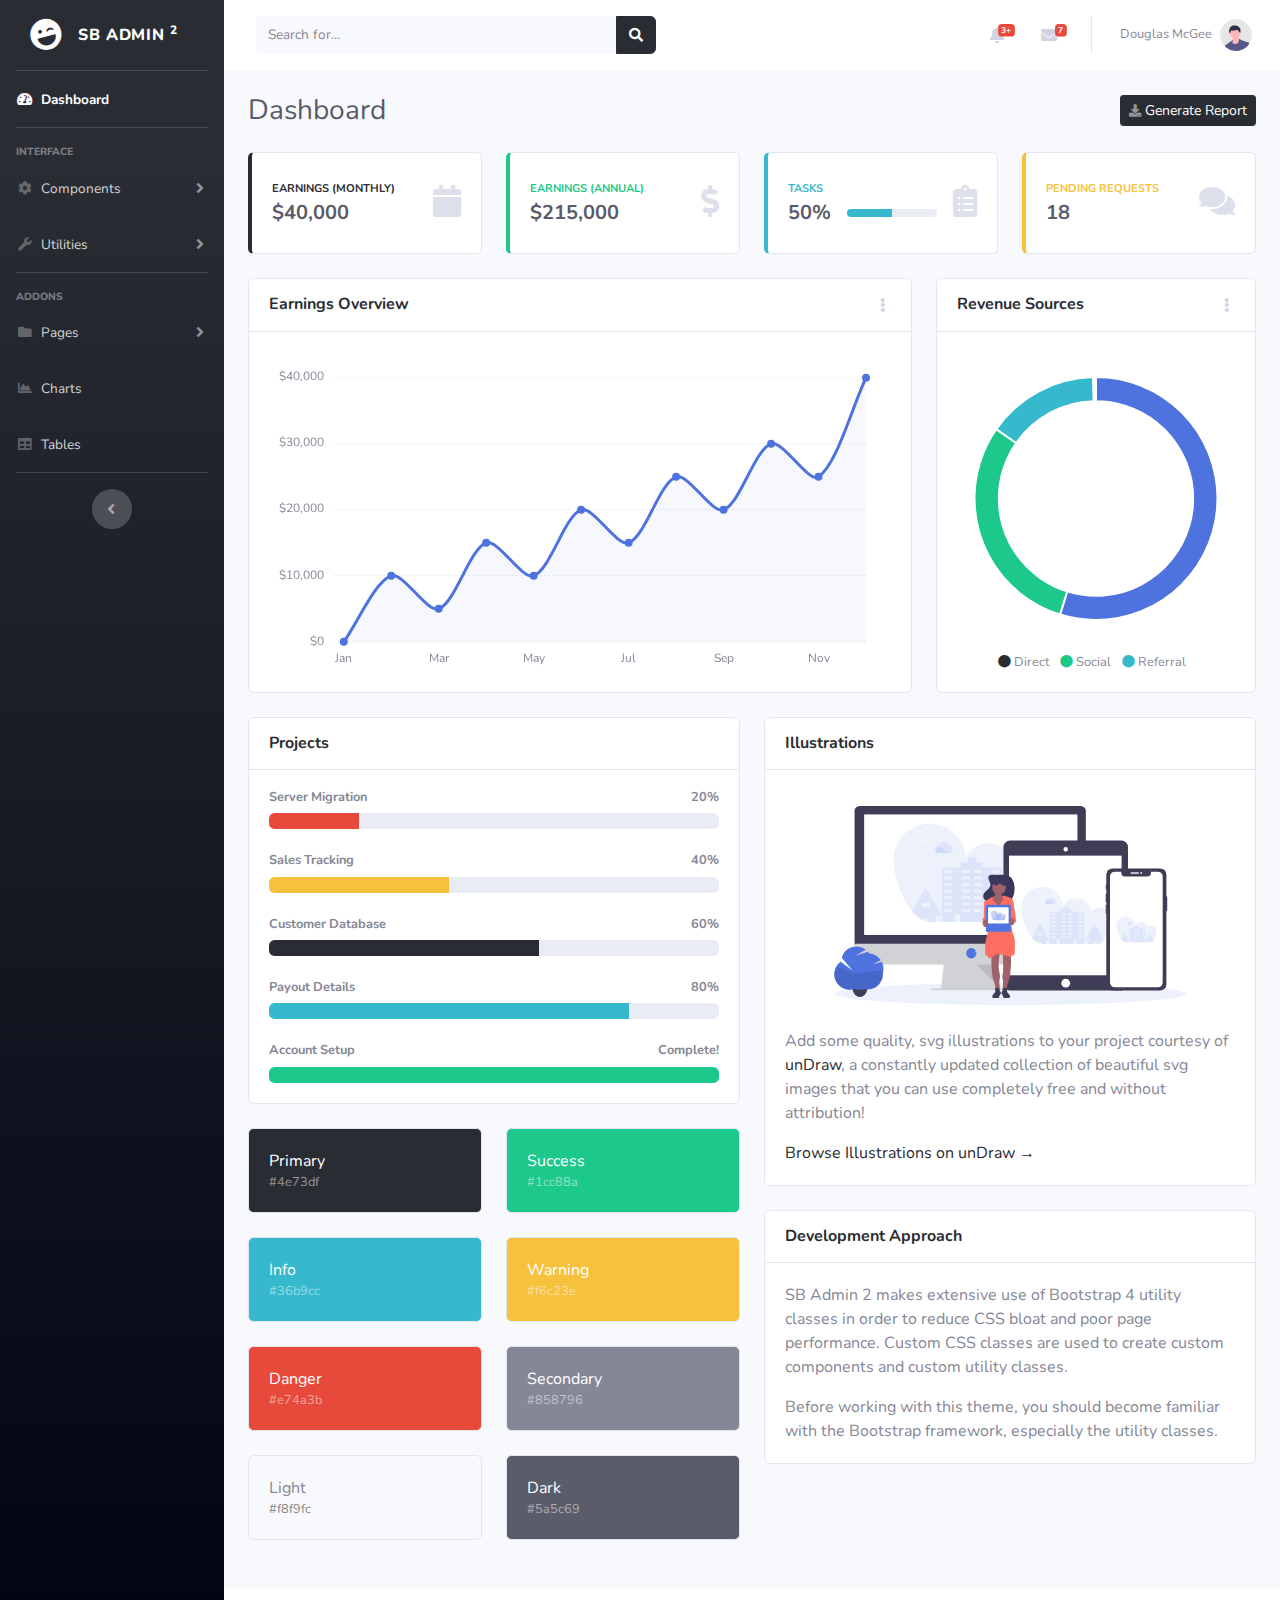
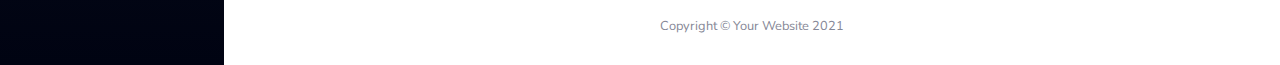
==== index.html @ 29aada68 "add files" ====
<!DOCTYPE html>
<html lang="en">

<head>

    <meta charset="utf-8">
    <meta http-equiv="X-UA-Compatible" content="IE=edge">
    <meta name="viewport" content="width=device-width, initial-scale=1, shrink-to-fit=no">
    <meta name="description" content="">
    <meta name="author" content="">

    <title>SB Admin 2 - Dashboard</title>

    <!-- Custom fonts for this template-->
    <link href="vendor/fontawesome-free/css/all.min.css" rel="stylesheet" type="text/css">
    <link
        href="https://fonts.googleapis.com/css?family=Nunito:200,200i,300,300i,400,400i,600,600i,700,700i,800,800i,900,900i"
        rel="stylesheet">

    <!-- Custom styles for this template-->
    <link href="css/sb-admin-2.css" rel="stylesheet">

</head>

<body id="page-top">

    <!-- Page Wrapper -->
    <div id="wrapper">

        <!-- Sidebar -->
        <ul class="navbar-nav bg-gradient-primary sidebar sidebar-dark accordion" id="accordionSidebar">

            <!-- Sidebar - Brand -->
            <a class="sidebar-brand d-flex align-items-center justify-content-center" href="index.html">
                <div class="sidebar-brand-icon rotate-n-15">
                    <i class="fas fa-laugh-wink"></i>
                </div>
                <div class="sidebar-brand-text mx-3">SB Admin <sup>2</sup></div>
            </a>

            <!-- Divider -->
            <hr class="sidebar-divider my-0">

            <!-- Nav Item - Dashboard -->
            <li class="nav-item active">
                <a class="nav-link" href="index.html">
                    <i class="fas fa-fw fa-tachometer-alt"></i>
                    <span>Dashboard</span></a>
            </li>

            <!-- Divider -->
            <hr class="sidebar-divider">

            <!-- Heading -->
            <div class="sidebar-heading">
                Interface
            </div>

            <!-- Nav Item - Pages Collapse Menu -->
            <li class="nav-item">
                <a class="nav-link collapsed" href="#" data-toggle="collapse" data-target="#collapseTwo"
                    aria-expanded="true" aria-controls="collapseTwo">
                    <i class="fas fa-fw fa-cog"></i>
                    <span>Components</span>
                </a>
                <div id="collapseTwo" class="collapse" aria-labelledby="headingTwo" data-parent="#accordionSidebar">
                    <div class="bg-white py-2 collapse-inner rounded">
                        <h6 class="collapse-header">Custom Components:</h6>
                        <a class="collapse-item" href="buttons.html">Buttons</a>
                        <a class="collapse-item" href="cards.html">Cards</a>
                    </div>
                </div>
            </li>

            <!-- Nav Item - Utilities Collapse Menu -->
            <li class="nav-item">
                <a class="nav-link collapsed" href="#" data-toggle="collapse" data-target="#collapseUtilities"
                    aria-expanded="true" aria-controls="collapseUtilities">
                    <i class="fas fa-fw fa-wrench"></i>
                    <span>Utilities</span>
                </a>
                <div id="collapseUtilities" class="collapse" aria-labelledby="headingUtilities"
                    data-parent="#accordionSidebar">
                    <div class="bg-white py-2 collapse-inner rounded">
                        <h6 class="collapse-header">Custom Utilities:</h6>
                        <a class="collapse-item" href="utilities-color.html">Colors</a>
                        <a class="collapse-item" href="utilities-border.html">Borders</a>
                        <a class="collapse-item" href="utilities-animation.html">Animations</a>
                        <a class="collapse-item" href="utilities-other.html">Other</a>
                    </div>
                </div>
            </li>

            <!-- Divider -->
            <hr class="sidebar-divider">

            <!-- Heading -->
            <div class="sidebar-heading">
                Addons
            </div>

            <!-- Nav Item - Pages Collapse Menu -->
            <li class="nav-item">
                <a class="nav-link collapsed" href="#" data-toggle="collapse" data-target="#collapsePages"
                    aria-expanded="true" aria-controls="collapsePages">
                    <i class="fas fa-fw fa-folder"></i>
                    <span>Pages</span>
                </a>
                <div id="collapsePages" class="collapse" aria-labelledby="headingPages" data-parent="#accordionSidebar">
                    <div class="bg-white py-2 collapse-inner rounded">
                        <h6 class="collapse-header">Login Screens:</h6>
                        <a class="collapse-item" href="login.html">Login</a>
                        <a class="collapse-item" href="register.html">Register</a>
                        <a class="collapse-item" href="forgot-password.html">Forgot Password</a>
                        <div class="collapse-divider"></div>
                        <h6 class="collapse-header">Other Pages:</h6>
                        <a class="collapse-item" href="404.html">404 Page</a>
                        <a class="collapse-item" href="blank.html">Blank Page</a>
                    </div>
                </div>
            </li>

            <!-- Nav Item - Charts -->
            <li class="nav-item">
                <a class="nav-link" href="charts.html">
                    <i class="fas fa-fw fa-chart-area"></i>
                    <span>Charts</span></a>
            </li>

            <!-- Nav Item - Tables -->
            <li class="nav-item">
                <a class="nav-link" href="tables.html">
                    <i class="fas fa-fw fa-table"></i>
                    <span>Tables</span></a>
            </li>

            <!-- Divider -->
            <hr class="sidebar-divider d-none d-md-block">

            <!-- Sidebar Toggler (Sidebar) -->
            <div class="text-center d-none d-md-inline">
                <button class="rounded-circle border-0" id="sidebarToggle"></button>
            </div>

        </ul>
        <!-- End of Sidebar -->

        <!-- Content Wrapper -->
        <div id="content-wrapper" class="d-flex flex-column">

            <!-- Main Content -->
            <div id="content">

                <!-- Topbar -->
                <nav class="navbar navbar-expand navbar-light bg-white topbar mb-4 static-top shadow">

                    <!-- Sidebar Toggle (Topbar) -->
                    <button id="sidebarToggleTop" class="btn btn-link d-md-none rounded-circle mr-3">
                        <i class="fa fa-bars"></i>
                    </button>

                    <!-- Topbar Search -->
                    <form
                        class="d-none d-sm-inline-block form-inline mr-auto ml-md-3 my-2 my-md-0 mw-100 navbar-search">
                        <div class="input-group">
                            <input type="text" class="form-control bg-light border-0 small" placeholder="Search for..."
                                aria-label="Search" aria-describedby="basic-addon2">
                            <div class="input-group-append">
                                <button class="btn btn-primary" type="button">
                                    <i class="fas fa-search fa-sm"></i>
                                </button>
                            </div>
                        </div>
                    </form>

                    <!-- Topbar Navbar -->
                    <ul class="navbar-nav ml-auto">

                        <!-- Nav Item - Search Dropdown (Visible Only XS) -->
                        <li class="nav-item dropdown no-arrow d-sm-none">
                            <a class="nav-link dropdown-toggle" href="#" id="searchDropdown" role="button"
                                data-toggle="dropdown" aria-haspopup="true" aria-expanded="false">
                                <i class="fas fa-search fa-fw"></i>
                            </a>
                            <!-- Dropdown - Messages -->
                            <div class="dropdown-menu dropdown-menu-right p-3 shadow animated--grow-in"
                                aria-labelledby="searchDropdown">
                                <form class="form-inline mr-auto w-100 navbar-search">
                                    <div class="input-group">
                                        <input type="text" class="form-control bg-light border-0 small"
                                            placeholder="Search for..." aria-label="Search"
                                            aria-describedby="basic-addon2">
                                        <div class="input-group-append">
                                            <button class="btn btn-primary" type="button">
                                                <i class="fas fa-search fa-sm"></i>
                                            </button>
                                        </div>
                                    </div>
                                </form>
                            </div>
                        </li>

                        <!-- Nav Item - Alerts -->
                        <li class="nav-item dropdown no-arrow mx-1">
                            <a class="nav-link dropdown-toggle" href="#" id="alertsDropdown" role="button"
                                data-toggle="dropdown" aria-haspopup="true" aria-expanded="false">
                                <i class="fas fa-bell fa-fw"></i>
                                <!-- Counter - Alerts -->
                                <span class="badge badge-danger badge-counter">3+</span>
                            </a>
                            <!-- Dropdown - Alerts -->
                            <div class="dropdown-list dropdown-menu dropdown-menu-right shadow animated--grow-in"
                                aria-labelledby="alertsDropdown">
                                <h6 class="dropdown-header">
                                    Alerts Center
                                </h6>
                                <a class="dropdown-item d-flex align-items-center" href="#">
                                    <div class="mr-3">
                                        <div class="icon-circle bg-primary">
                                            <i class="fas fa-file-alt text-white"></i>
                                        </div>
                                    </div>
                                    <div>
                                        <div class="small text-gray-500">December 12, 2019</div>
                                        <span class="font-weight-bold">A new monthly report is ready to download!</span>
                                    </div>
                                </a>
                                <a class="dropdown-item d-flex align-items-center" href="#">
                                    <div class="mr-3">
                                        <div class="icon-circle bg-success">
                                            <i class="fas fa-donate text-white"></i>
                                        </div>
                                    </div>
                                    <div>
                                        <div class="small text-gray-500">December 7, 2019</div>
                                        $290.29 has been deposited into your account!
                                    </div>
                                </a>
                                <a class="dropdown-item d-flex align-items-center" href="#">
                                    <div class="mr-3">
                                        <div class="icon-circle bg-warning">
                                            <i class="fas fa-exclamation-triangle text-white"></i>
                                        </div>
                                    </div>
                                    <div>
                                        <div class="small text-gray-500">December 2, 2019</div>
                                        Spending Alert: We've noticed unusually high spending for your account.
                                    </div>
                                </a>
                                <a class="dropdown-item text-center small text-gray-500" href="#">Show All Alerts</a>
                            </div>
                        </li>

                        <!-- Nav Item - Messages -->
                        <li class="nav-item dropdown no-arrow mx-1">
                            <a class="nav-link dropdown-toggle" href="#" id="messagesDropdown" role="button"
                                data-toggle="dropdown" aria-haspopup="true" aria-expanded="false">
                                <i class="fas fa-envelope fa-fw"></i>
                                <!-- Counter - Messages -->
                                <span class="badge badge-danger badge-counter">7</span>
                            </a>
                            <!-- Dropdown - Messages -->
                            <div class="dropdown-list dropdown-menu dropdown-menu-right shadow animated--grow-in"
                                aria-labelledby="messagesDropdown">
                                <h6 class="dropdown-header">
                                    Message Center
                                </h6>
                                <a class="dropdown-item d-flex align-items-center" href="#">
                                    <div class="dropdown-list-image mr-3">
                                        <img class="rounded-circle" src="img/undraw_profile_1.svg"
                                            alt="...">
                                        <div class="status-indicator bg-success"></div>
                                    </div>
                                    <div class="font-weight-bold">
                                        <div class="text-truncate">Hi there! I am wondering if you can help me with a
                                            problem I've been having.</div>
                                        <div class="small text-gray-500">Emily Fowler · 58m</div>
                                    </div>
                                </a>
                                <a class="dropdown-item d-flex align-items-center" href="#">
                                    <div class="dropdown-list-image mr-3">
                                        <img class="rounded-circle" src="img/undraw_profile_2.svg"
                                            alt="...">
                                        <div class="status-indicator"></div>
                                    </div>
                                    <div>
                                        <div class="text-truncate">I have the photos that you ordered last month, how
                                            would you like them sent to you?</div>
                                        <div class="small text-gray-500">Jae Chun · 1d</div>
                                    </div>
                                </a>
                                <a class="dropdown-item d-flex align-items-center" href="#">
                                    <div class="dropdown-list-image mr-3">
                                        <img class="rounded-circle" src="img/undraw_profile_3.svg"
                                            alt="...">
                                        <div class="status-indicator bg-warning"></div>
                                    </div>
                                    <div>
                                        <div class="text-truncate">Last month's report looks great, I am very happy with
                                            the progress so far, keep up the good work!</div>
                                        <div class="small text-gray-500">Morgan Alvarez · 2d</div>
                                    </div>
                                </a>
                                <a class="dropdown-item d-flex align-items-center" href="#">
                                    <div class="dropdown-list-image mr-3">
                                        <img class="rounded-circle" src="https://source.unsplash.com/Mv9hjnEUHR4/60x60"
                                            alt="...">
                                        <div class="status-indicator bg-success"></div>
                                    </div>
                                    <div>
                                        <div class="text-truncate">Am I a good boy? The reason I ask is because someone
                                            told me that people say this to all dogs, even if they aren't good...</div>
                                        <div class="small text-gray-500">Chicken the Dog · 2w</div>
                                    </div>
                                </a>
                                <a class="dropdown-item text-center small text-gray-500" href="#">Read More Messages</a>
                            </div>
                        </li>

                        <div class="topbar-divider d-none d-sm-block"></div>

                        <!-- Nav Item - User Information -->
                        <li class="nav-item dropdown no-arrow">
                            <a class="nav-link dropdown-toggle" href="#" id="userDropdown" role="button"
                                data-toggle="dropdown" aria-haspopup="true" aria-expanded="false">
                                <span class="mr-2 d-none d-lg-inline text-gray-600 small">Douglas McGee</span>
                                <img class="img-profile rounded-circle"
                                    src="img/undraw_profile.svg">
                            </a>
                            <!-- Dropdown - User Information -->
                            <div class="dropdown-menu dropdown-menu-right shadow animated--grow-in"
                                aria-labelledby="userDropdown">
                                <a class="dropdown-item" href="#">
                                    <i class="fas fa-user fa-sm fa-fw mr-2 text-gray-400"></i>
                                    Profile
                                </a>
                                <a class="dropdown-item" href="#">
                                    <i class="fas fa-cogs fa-sm fa-fw mr-2 text-gray-400"></i>
                                    Settings
                                </a>
                                <a class="dropdown-item" href="#">
                                    <i class="fas fa-list fa-sm fa-fw mr-2 text-gray-400"></i>
                                    Activity Log
                                </a>
                                <div class="dropdown-divider"></div>
                                <a class="dropdown-item" href="#" data-toggle="modal" data-target="#logoutModal">
                                    <i class="fas fa-sign-out-alt fa-sm fa-fw mr-2 text-gray-400"></i>
                                    Logout
                                </a>
                            </div>
                        </li>

                    </ul>

                </nav>
                <!-- End of Topbar -->

                <!-- Begin Page Content -->
                <div class="container-fluid">

                    <!-- Page Heading -->
                    <div class="d-sm-flex align-items-center justify-content-between mb-4">
                        <h1 class="h3 mb-0 text-gray-800">Dashboard</h1>
                        <a href="#" class="d-none d-sm-inline-block btn btn-sm btn-primary shadow-sm"><i
                                class="fas fa-download fa-sm text-white-50"></i> Generate Report</a>
                    </div>

                    <!-- Content Row -->
                    <div class="row">

                        <!-- Earnings (Monthly) Card Example -->
                        <div class="col-xl-3 col-md-6 mb-4">
                            <div class="card border-left-primary shadow h-100 py-2">
                                <div class="card-body">
                                    <div class="row no-gutters align-items-center">
                                        <div class="col mr-2">
                                            <div class="text-xs font-weight-bold text-primary text-uppercase mb-1">
                                                Earnings (Monthly)</div>
                                            <div class="h5 mb-0 font-weight-bold text-gray-800">$40,000</div>
                                        </div>
                                        <div class="col-auto">
                                            <i class="fas fa-calendar fa-2x text-gray-300"></i>
                                        </div>
                                    </div>
                                </div>
                            </div>
                        </div>

                        <!-- Earnings (Monthly) Card Example -->
                        <div class="col-xl-3 col-md-6 mb-4">
                            <div class="card border-left-success shadow h-100 py-2">
                                <div class="card-body">
                                    <div class="row no-gutters align-items-center">
                                        <div class="col mr-2">
                                            <div class="text-xs font-weight-bold text-success text-uppercase mb-1">
                                                Earnings (Annual)</div>
                                            <div class="h5 mb-0 font-weight-bold text-gray-800">$215,000</div>
                                        </div>
                                        <div class="col-auto">
                                            <i class="fas fa-dollar-sign fa-2x text-gray-300"></i>
                                        </div>
                                    </div>
                                </div>
                            </div>
                        </div>

                        <!-- Earnings (Monthly) Card Example -->
                        <div class="col-xl-3 col-md-6 mb-4">
                            <div class="card border-left-info shadow h-100 py-2">
                                <div class="card-body">
                                    <div class="row no-gutters align-items-center">
                                        <div class="col mr-2">
                                            <div class="text-xs font-weight-bold text-info text-uppercase mb-1">Tasks
                                            </div>
                                            <div class="row no-gutters align-items-center">
                                                <div class="col-auto">
                                                    <div class="h5 mb-0 mr-3 font-weight-bold text-gray-800">50%</div>
                                                </div>
                                                <div class="col">
                                                    <div class="progress progress-sm mr-2">
                                                        <div class="progress-bar bg-info" role="progressbar"
                                                            style="width: 50%" aria-valuenow="50" aria-valuemin="0"
                                                            aria-valuemax="100"></div>
                                                    </div>
                                                </div>
                                            </div>
                                        </div>
                                        <div class="col-auto">
                                            <i class="fas fa-clipboard-list fa-2x text-gray-300"></i>
                                        </div>
                                    </div>
                                </div>
                            </div>
                        </div>

                        <!-- Pending Requests Card Example -->
                        <div class="col-xl-3 col-md-6 mb-4">
                            <div class="card border-left-warning shadow h-100 py-2">
                                <div class="card-body">
                                    <div class="row no-gutters align-items-center">
                                        <div class="col mr-2">
                                            <div class="text-xs font-weight-bold text-warning text-uppercase mb-1">
                                                Pending Requests</div>
                                            <div class="h5 mb-0 font-weight-bold text-gray-800">18</div>
                                        </div>
                                        <div class="col-auto">
                                            <i class="fas fa-comments fa-2x text-gray-300"></i>
                                        </div>
                                    </div>
                                </div>
                            </div>
                        </div>
                    </div>

                    <!-- Content Row -->

                    <div class="row">

                        <!-- Area Chart -->
                        <div class="col-xl-8 col-lg-7">
                            <div class="card shadow mb-4">
                                <!-- Card Header - Dropdown -->
                                <div
                                    class="card-header py-3 d-flex flex-row align-items-center justify-content-between">
                                    <h6 class="m-0 font-weight-bold text-primary">Earnings Overview</h6>
                                    <div class="dropdown no-arrow">
                                        <a class="dropdown-toggle" href="#" role="button" id="dropdownMenuLink"
                                            data-toggle="dropdown" aria-haspopup="true" aria-expanded="false">
                                            <i class="fas fa-ellipsis-v fa-sm fa-fw text-gray-400"></i>
                                        </a>
                                        <div class="dropdown-menu dropdown-menu-right shadow animated--fade-in"
                                            aria-labelledby="dropdownMenuLink">
                                            <div class="dropdown-header">Dropdown Header:</div>
                                            <a class="dropdown-item" href="#">Action</a>
                                            <a class="dropdown-item" href="#">Another action</a>
                                            <div class="dropdown-divider"></div>
                                            <a class="dropdown-item" href="#">Something else here</a>
                                        </div>
                                    </div>
                                </div>
                                <!-- Card Body -->
                                <div class="card-body">
                                    <div class="chart-area">
                                        <canvas id="myAreaChart"></canvas>
                                    </div>
                                </div>
                            </div>
                        </div>

                        <!-- Pie Chart -->
                        <div class="col-xl-4 col-lg-5">
                            <div class="card shadow mb-4">
                                <!-- Card Header - Dropdown -->
                                <div
                                    class="card-header py-3 d-flex flex-row align-items-center justify-content-between">
                                    <h6 class="m-0 font-weight-bold text-primary">Revenue Sources</h6>
                                    <div class="dropdown no-arrow">
                                        <a class="dropdown-toggle" href="#" role="button" id="dropdownMenuLink"
                                            data-toggle="dropdown" aria-haspopup="true" aria-expanded="false">
                                            <i class="fas fa-ellipsis-v fa-sm fa-fw text-gray-400"></i>
                                        </a>
                                        <div class="dropdown-menu dropdown-menu-right shadow animated--fade-in"
                                            aria-labelledby="dropdownMenuLink">
                                            <div class="dropdown-header">Dropdown Header:</div>
                                            <a class="dropdown-item" href="#">Action</a>
                                            <a class="dropdown-item" href="#">Another action</a>
                                            <div class="dropdown-divider"></div>
                                            <a class="dropdown-item" href="#">Something else here</a>
                                        </div>
                                    </div>
                                </div>
                                <!-- Card Body -->
                                <div class="card-body">
                                    <div class="chart-pie pt-4 pb-2">
                                        <canvas id="myPieChart"></canvas>
                                    </div>
                                    <div class="mt-4 text-center small">
                                        <span class="mr-2">
                                            <i class="fas fa-circle text-primary"></i> Direct
                                        </span>
                                        <span class="mr-2">
                                            <i class="fas fa-circle text-success"></i> Social
                                        </span>
                                        <span class="mr-2">
                                            <i class="fas fa-circle text-info"></i> Referral
                                        </span>
                                    </div>
                                </div>
                            </div>
                        </div>
                    </div>

                    <!-- Content Row -->
                    <div class="row">

                        <!-- Content Column -->
                        <div class="col-lg-6 mb-4">

                            <!-- Project Card Example -->
                            <div class="card shadow mb-4">
                                <div class="card-header py-3">
                                    <h6 class="m-0 font-weight-bold text-primary">Projects</h6>
                                </div>
                                <div class="card-body">
                                    <h4 class="small font-weight-bold">Server Migration <span
                                            class="float-right">20%</span></h4>
                                    <div class="progress mb-4">
                                        <div class="progress-bar bg-danger" role="progressbar" style="width: 20%"
                                            aria-valuenow="20" aria-valuemin="0" aria-valuemax="100"></div>
                                    </div>
                                    <h4 class="small font-weight-bold">Sales Tracking <span
                                            class="float-right">40%</span></h4>
                                    <div class="progress mb-4">
                                        <div class="progress-bar bg-warning" role="progressbar" style="width: 40%"
                                            aria-valuenow="40" aria-valuemin="0" aria-valuemax="100"></div>
                                    </div>
                                    <h4 class="small font-weight-bold">Customer Database <span
                                            class="float-right">60%</span></h4>
                                    <div class="progress mb-4">
                                        <div class="progress-bar" role="progressbar" style="width: 60%"
                                            aria-valuenow="60" aria-valuemin="0" aria-valuemax="100"></div>
                                    </div>
                                    <h4 class="small font-weight-bold">Payout Details <span
                                            class="float-right">80%</span></h4>
                                    <div class="progress mb-4">
                                        <div class="progress-bar bg-info" role="progressbar" style="width: 80%"
                                            aria-valuenow="80" aria-valuemin="0" aria-valuemax="100"></div>
                                    </div>
                                    <h4 class="small font-weight-bold">Account Setup <span
                                            class="float-right">Complete!</span></h4>
                                    <div class="progress">
                                        <div class="progress-bar bg-success" role="progressbar" style="width: 100%"
                                            aria-valuenow="100" aria-valuemin="0" aria-valuemax="100"></div>
                                    </div>
                                </div>
                            </div>

                            <!-- Color System -->
                            <div class="row">
                                <div class="col-lg-6 mb-4">
                                    <div class="card bg-primary text-white shadow">
                                        <div class="card-body">
                                            Primary
                                            <div class="text-white-50 small">#4e73df</div>
                                        </div>
                                    </div>
                                </div>
                                <div class="col-lg-6 mb-4">
                                    <div class="card bg-success text-white shadow">
                                        <div class="card-body">
                                            Success
                                            <div class="text-white-50 small">#1cc88a</div>
                                        </div>
                                    </div>
                                </div>
                                <div class="col-lg-6 mb-4">
                                    <div class="card bg-info text-white shadow">
                                        <div class="card-body">
                                            Info
                                            <div class="text-white-50 small">#36b9cc</div>
                                        </div>
                                    </div>
                                </div>
                                <div class="col-lg-6 mb-4">
                                    <div class="card bg-warning text-white shadow">
                                        <div class="card-body">
                                            Warning
                                            <div class="text-white-50 small">#f6c23e</div>
                                        </div>
                                    </div>
                                </div>
                                <div class="col-lg-6 mb-4">
                                    <div class="card bg-danger text-white shadow">
                                        <div class="card-body">
                                            Danger
                                            <div class="text-white-50 small">#e74a3b</div>
                                        </div>
                                    </div>
                                </div>
                                <div class="col-lg-6 mb-4">
                                    <div class="card bg-secondary text-white shadow">
                                        <div class="card-body">
                                            Secondary
                                            <div class="text-white-50 small">#858796</div>
                                        </div>
                                    </div>
                                </div>
                                <div class="col-lg-6 mb-4">
                                    <div class="card bg-light text-black shadow">
                                        <div class="card-body">
                                            Light
                                            <div class="text-black-50 small">#f8f9fc</div>
                                        </div>
                                    </div>
                                </div>
                                <div class="col-lg-6 mb-4">
                                    <div class="card bg-dark text-white shadow">
                                        <div class="card-body">
                                            Dark
                                            <div class="text-white-50 small">#5a5c69</div>
                                        </div>
                                    </div>
                                </div>
                            </div>

                        </div>

                        <div class="col-lg-6 mb-4">

                            <!-- Illustrations -->
                            <div class="card shadow mb-4">
                                <div class="card-header py-3">
                                    <h6 class="m-0 font-weight-bold text-primary">Illustrations</h6>
                                </div>
                                <div class="card-body">
                                    <div class="text-center">
                                        <img class="img-fluid px-3 px-sm-4 mt-3 mb-4" style="width: 25rem;"
                                            src="img/undraw_posting_photo.svg" alt="...">
                                    </div>
                                    <p>Add some quality, svg illustrations to your project courtesy of <a
                                            target="_blank" rel="nofollow" href="https://undraw.co/">unDraw</a>, a
                                        constantly updated collection of beautiful svg images that you can use
                                        completely free and without attribution!</p>
                                    <a target="_blank" rel="nofollow" href="https://undraw.co/">Browse Illustrations on
                                        unDraw &rarr;</a>
                                </div>
                            </div>

                            <!-- Approach -->
                            <div class="card shadow mb-4">
                                <div class="card-header py-3">
                                    <h6 class="m-0 font-weight-bold text-primary">Development Approach</h6>
                                </div>
                                <div class="card-body">
                                    <p>SB Admin 2 makes extensive use of Bootstrap 4 utility classes in order to reduce
                                        CSS bloat and poor page performance. Custom CSS classes are used to create
                                        custom components and custom utility classes.</p>
                                    <p class="mb-0">Before working with this theme, you should become familiar with the
                                        Bootstrap framework, especially the utility classes.</p>
                                </div>
                            </div>

                        </div>
                    </div>

                </div>
                <!-- /.container-fluid -->

            </div>
            <!-- End of Main Content -->

            <!-- Footer -->
            <footer class="sticky-footer bg-white">
                <div class="container my-auto">
                    <div class="copyright text-center my-auto">
                        <span>Copyright &copy; Your Website 2021</span>
                    </div>
                </div>
            </footer>
            <!-- End of Footer -->

        </div>
        <!-- End of Content Wrapper -->

    </div>
    <!-- End of Page Wrapper -->

    <!-- Scroll to Top Button-->
    <a class="scroll-to-top rounded" href="#page-top">
        <i class="fas fa-angle-up"></i>
    </a>

    <!-- Logout Modal-->
    <div class="modal fade" id="logoutModal" tabindex="-1" role="dialog" aria-labelledby="exampleModalLabel"
        aria-hidden="true">
        <div class="modal-dialog" role="document">
            <div class="modal-content">
                <div class="modal-header">
                    <h5 class="modal-title" id="exampleModalLabel">Ready to Leave?</h5>
                    <button class="close" type="button" data-dismiss="modal" aria-label="Close">
                        <span aria-hidden="true">×</span>
                    </button>
                </div>
                <div class="modal-body">Select "Logout" below if you are ready to end your current session.</div>
                <div class="modal-footer">
                    <button class="btn btn-secondary" type="button" data-dismiss="modal">Cancel</button>
                    <a class="btn btn-primary" href="login.html">Logout</a>
                </div>
            </div>
        </div>
    </div>

    <!-- Bootstrap core JavaScript-->
    <script src="vendor/jquery/jquery.min.js"></script>
    <script src="vendor/bootstrap/js/bootstrap.bundle.min.js"></script>

    <!-- Core plugin JavaScript-->
    <script src="vendor/jquery-easing/jquery.easing.min.js"></script>

    <!-- Custom scripts for all pages-->
    <script src="js/sb-admin-2.min.js"></script>

    <!-- Page level plugins -->
    <script src="vendor/chart.js/Chart.min.js"></script>

    <!-- Page level custom scripts -->
    <script src="js/demo/chart-area-demo.js"></script>
    <script src="js/demo/chart-pie-demo.js"></script>

</body>

</html>
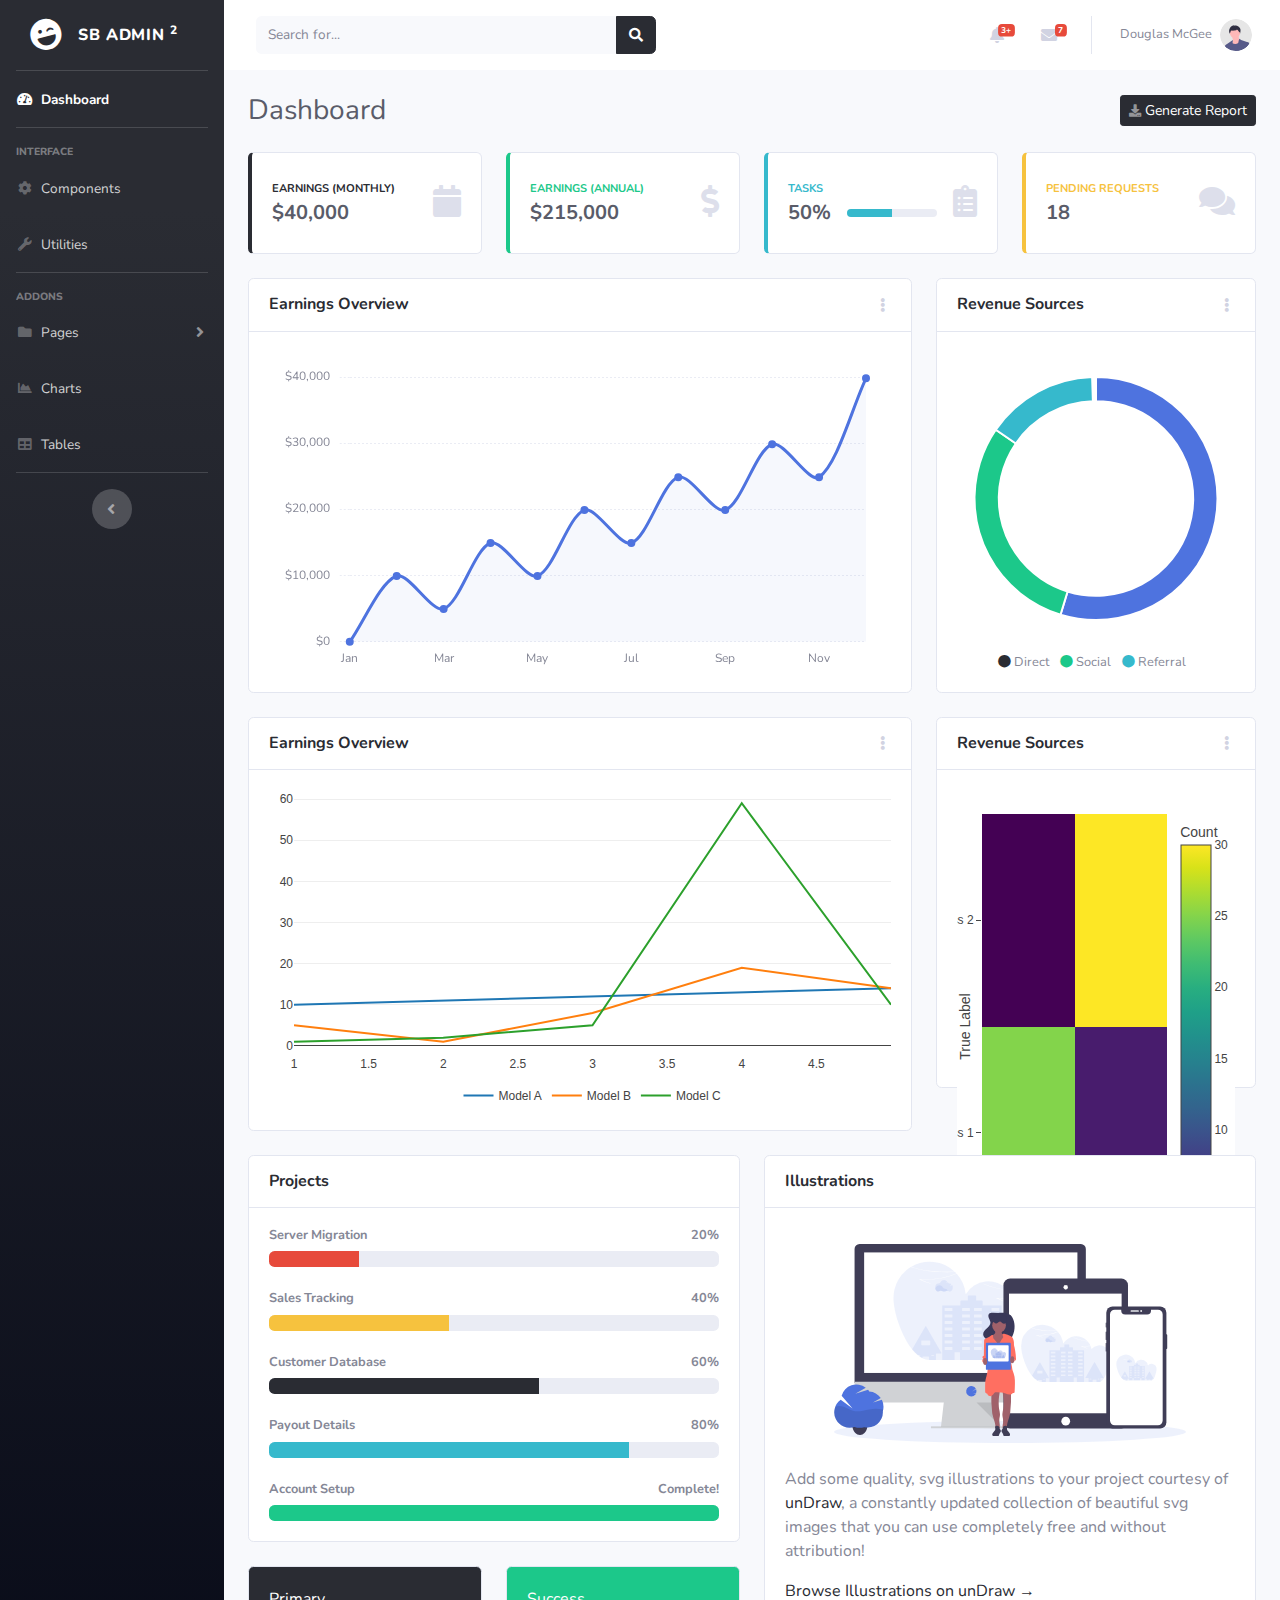
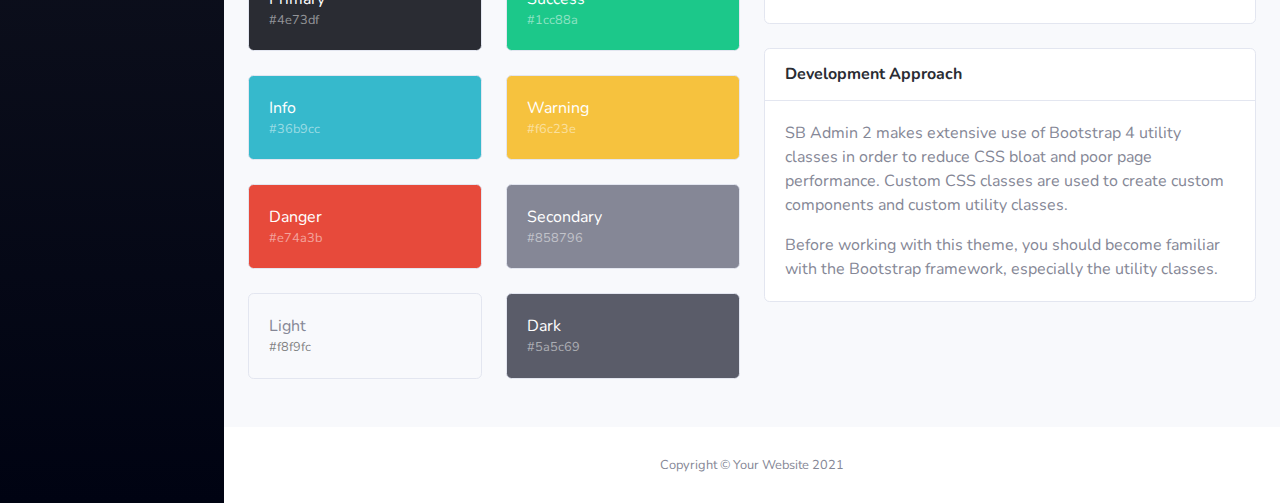
==== commit 930bf801: "add plotly" ====
--- a/index.html
+++ b/index.html
@@ -19,6 +19,20 @@
 
     <!-- Custom styles for this template-->
     <link href="css/sb-admin-2.css" rel="stylesheet">
+    <script src="https://cdn.plot.ly/plotly-latest.min.js"></script>
+
+    <style>
+        /* Container style to make chart responsive */
+        #myAreaChart2 {
+            /* border: 2px solid black; Add border around the chart */
+            /* padding: 10px; */
+            /* width: 100%; */
+            height: 100%;
+            /* max-width: 800px; Maximum width */
+            /* height: auto; */
+            /* margin: auto; Center the chart */
+        }
+    </style>
 
 </head>
 
@@ -58,37 +72,18 @@
 
             <!-- Nav Item - Pages Collapse Menu -->
             <li class="nav-item">
-                <a class="nav-link collapsed" href="#" data-toggle="collapse" data-target="#collapseTwo"
-                    aria-expanded="true" aria-controls="collapseTwo">
+                <a class="nav-link collapsed" href="#">
                     <i class="fas fa-fw fa-cog"></i>
                     <span>Components</span>
                 </a>
-                <div id="collapseTwo" class="collapse" aria-labelledby="headingTwo" data-parent="#accordionSidebar">
-                    <div class="bg-white py-2 collapse-inner rounded">
-                        <h6 class="collapse-header">Custom Components:</h6>
-                        <a class="collapse-item" href="buttons.html">Buttons</a>
-                        <a class="collapse-item" href="cards.html">Cards</a>
-                    </div>
-                </div>
             </li>
 
             <!-- Nav Item - Utilities Collapse Menu -->
             <li class="nav-item">
-                <a class="nav-link collapsed" href="#" data-toggle="collapse" data-target="#collapseUtilities"
-                    aria-expanded="true" aria-controls="collapseUtilities">
+                <a class="nav-link collapsed" href="#">
                     <i class="fas fa-fw fa-wrench"></i>
                     <span>Utilities</span>
                 </a>
-                <div id="collapseUtilities" class="collapse" aria-labelledby="headingUtilities"
-                    data-parent="#accordionSidebar">
-                    <div class="bg-white py-2 collapse-inner rounded">
-                        <h6 class="collapse-header">Custom Utilities:</h6>
-                        <a class="collapse-item" href="utilities-color.html">Colors</a>
-                        <a class="collapse-item" href="utilities-border.html">Borders</a>
-                        <a class="collapse-item" href="utilities-animation.html">Animations</a>
-                        <a class="collapse-item" href="utilities-other.html">Other</a>
-                    </div>
-                </div>
             </li>
 
             <!-- Divider -->
@@ -530,6 +525,186 @@
                         </div>
                     </div>
 
+                    <div class="row">
+
+                        <!-- Area Chart -->
+                        <div class="col-xl-8 col-lg-7">
+                            <div class="card shadow mb-4">
+                                <!-- Card Header - Dropdown -->
+                                <div
+                                    class="card-header py-3 d-flex flex-row align-items-center justify-content-between">
+                                    <h6 class="m-0 font-weight-bold text-primary">Earnings Overview</h6>
+                                    <div class="dropdown no-arrow">
+                                        <a class="dropdown-toggle" href="#" role="button" id="dropdownMenuLink"
+                                            data-toggle="dropdown" aria-haspopup="true" aria-expanded="false">
+                                            <i class="fas fa-ellipsis-v fa-sm fa-fw text-gray-400"></i>
+                                        </a>
+                                        <div class="dropdown-menu dropdown-menu-right shadow animated--fade-in"
+                                            aria-labelledby="dropdownMenuLink">
+                                            <div class="dropdown-header">Dropdown Header:</div>
+                                            <a class="dropdown-item" href="#">Action</a>
+                                            <a class="dropdown-item" href="#">Another action</a>
+                                            <div class="dropdown-divider"></div>
+                                            <a class="dropdown-item" href="#">Something else here</a>
+                                        </div>
+                                    </div>
+                                </div>
+                                <!-- Card Body -->
+                                <div class="card-body">
+                                    <div class="chart-area">
+                                        <div id="myAreaChart2"></div>
+                                        <script>
+                                            // Data for the line chart
+                                            var trace = {
+                                                x: [1, 2, 3, 4, 5],
+                                                y: [10, 11, 12, 13, 14],
+                                                mode: 'lines',
+                                                type: 'scatter',
+                                                name: 'Model A'
+                                            };
+
+                                            var trace2 = {
+                                                x: [1, 2, 3, 4, 5],
+                                                y: [5, 1, 8, 19, 14],
+                                                mode: 'lines',
+                                                type: 'scatter',
+                                                name: 'Model B'
+                                            };
+
+                                            var trace3 = {
+                                                x: [1, 2, 3, 4, 5],
+                                                y: [1, 2, 5, 59, 10],
+                                                mode: 'lines',
+                                                type: 'scatter',
+                                                name: 'Model C'
+                                            };
+                                    
+                                            var data = [trace, trace2, trace3];
+                                    
+                                            var layout = {
+                                                // xaxis: {
+                                                //     title: 'X Axis'
+                                                // },
+                                                // yaxis: {
+                                                //     title: 'Y Axis'
+                                                // },
+                                                xaxis: {
+                                                    showline: false,
+                                                    gridcolor: 'rgba(0,0,0,0)',
+                                                },
+                                                yaxis: {
+                                                    gridwidth: 0
+                                                },
+                                                margin: {
+                                                    l: 25,  // Left margin
+                                                    r: 0,  // Right margin
+                                                    t: 0,  // Top margin
+                                                    b: 25,   // Bottom margin
+                                                },
+                                                legend: {
+                                                    orientation: 'h', 
+                                                    x: 0.5, 
+                                                    xanchor: 'center', 
+                                                }
+                                            };
+
+                                            var config = {
+                                                displayModeBar: false // Hide the mode bar
+                                            };
+                                    
+                                            Plotly.newPlot('myAreaChart2', data, layout, config);
+
+                                            // Make chart responsive
+                                            window.addEventListener('resize', function() {
+                                                Plotly.Plots.resize(document.getElementById('myAreaChart2'));
+                                            });
+                                        </script>
+                                    </div>
+                                </div>
+                            </div>
+                        </div>
+
+                        <!-- Pie Chart -->
+                        <div class="col-xl-4 col-lg-5">
+                            <div class="card shadow mb-4">
+                                <!-- Card Header - Dropdown -->
+                                <div
+                                    class="card-header py-3 d-flex flex-row align-items-center justify-content-between">
+                                    <h6 class="m-0 font-weight-bold text-primary">Revenue Sources</h6>
+                                    <div class="dropdown no-arrow">
+                                        <a class="dropdown-toggle" href="#" role="button" id="dropdownMenuLink"
+                                            data-toggle="dropdown" aria-haspopup="true" aria-expanded="false">
+                                            <i class="fas fa-ellipsis-v fa-sm fa-fw text-gray-400"></i>
+                                        </a>
+                                        <div class="dropdown-menu dropdown-menu-right shadow animated--fade-in"
+                                            aria-labelledby="dropdownMenuLink">
+                                            <div class="dropdown-header">Dropdown Header:</div>
+                                            <a class="dropdown-item" href="#">Action</a>
+                                            <a class="dropdown-item" href="#">Another action</a>
+                                            <div class="dropdown-divider"></div>
+                                            <a class="dropdown-item" href="#">Something else here</a>
+                                        </div>
+                                    </div>
+                                </div>
+                                <!-- Card Body -->
+                                <div class="card-body">
+                                    <div class="chart-pie pt-4 pb-2">
+                                        <div id="myPieChart2"></div>
+                                        <script>
+                                            // Example confusion matrix data
+                                            var confusionMatrix = [
+                                                [25, 5,],
+                                                [3, 30],
+                                                [0, 1]
+                                            ];
+                                    
+                                            // Heatmap trace for the confusion matrix
+                                            var trace = {
+                                                z: confusionMatrix,  // Matrix data
+                                                x: ['Class 1', 'Class 2'], // Column labels
+                                                y: ['Class 1', 'Class 2'], // Row labels
+                                                type: 'heatmap',      // Use heatmap type for matrix representation
+                                                colorscale: 'Viridis', // Color scale for the heatmap
+                                                colorbar: {
+                                                    title: 'Count'   // Title for the color bar
+                                                }
+                                            };
+                                    
+                                            var data = [trace];
+                                    
+                                            var layout = {
+                                                xaxis: {
+                                                    title: 'Predicted Label',
+                                                },
+                                                yaxis: {
+                                                    title: 'True Label',
+                                                },
+                                                margin: {
+                                                    l: 25,  // Left margin
+                                                    r: 0,  // Right margin
+                                                    t: 0,  // Top margin
+                                                    b: 25,   // Bottom margin
+                                                }
+                                            };
+                                    
+                                            var config = {
+                                                displayModeBar: false // Hide the mode bar
+                                            };
+                                    
+                                            // Create the chart
+                                            Plotly.newPlot('myPieChart2', data, layout, config);
+
+                                            // Make chart responsive
+                                            window.addEventListener('resize', function() {
+                                                Plotly.Plots.resize(document.getElementById('myPieChart2'));
+                                            });
+                                        </script>
+                                    </div>
+                                </div>
+                            </div>
+                        </div>
+                    </div>
+
                     <!-- Content Row -->
                     <div class="row">
 
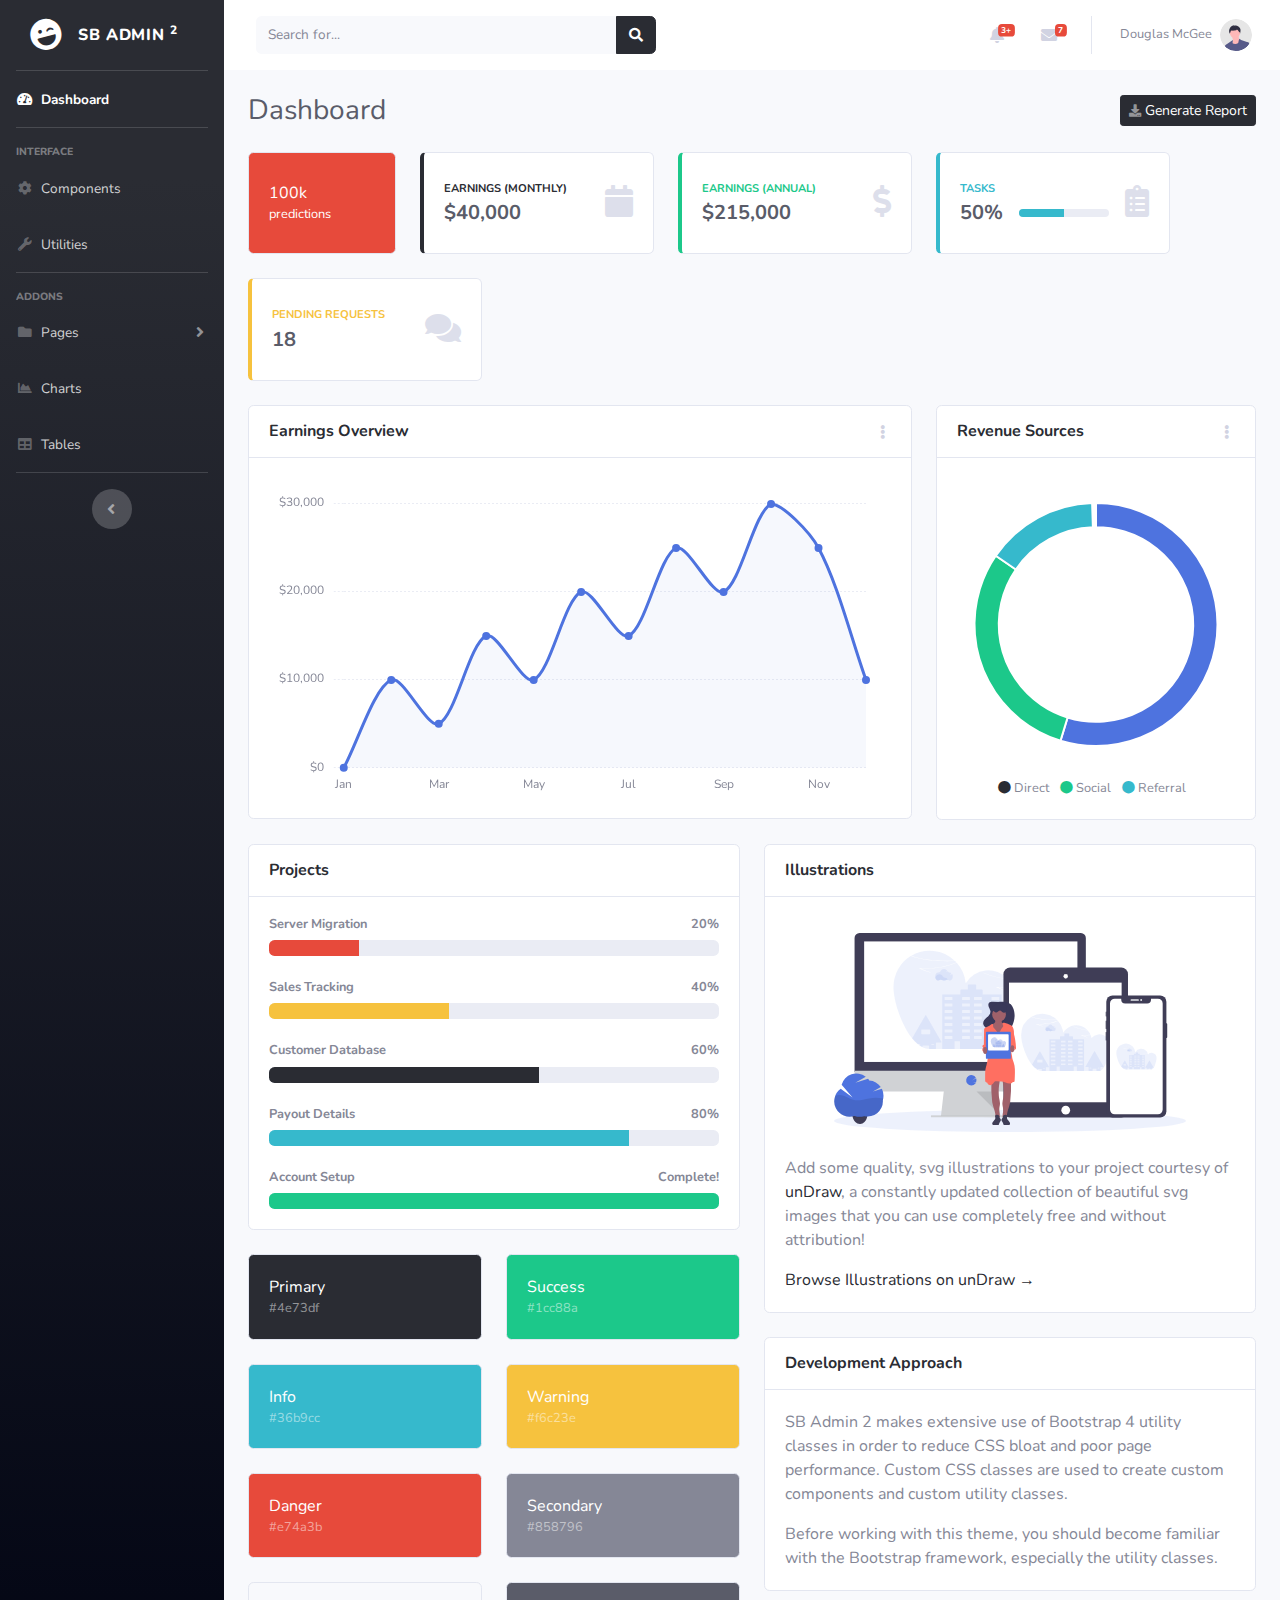
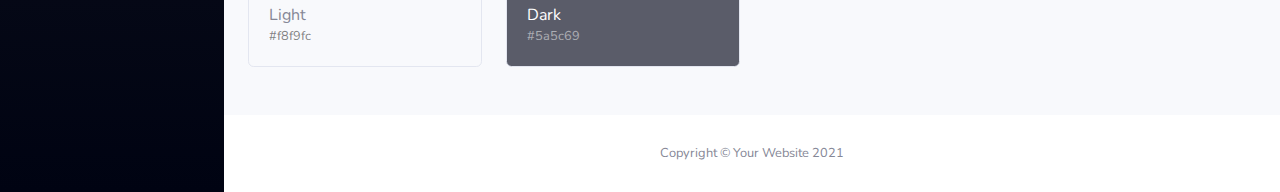
==== commit eb3e99f7: "remove plotly" ====
--- a/index.html
+++ b/index.html
@@ -19,20 +19,6 @@
 
     <!-- Custom styles for this template-->
     <link href="css/sb-admin-2.css" rel="stylesheet">
-    <script src="https://cdn.plot.ly/plotly-latest.min.js"></script>
-
-    <style>
-        /* Container style to make chart responsive */
-        #myAreaChart2 {
-            /* border: 2px solid black; Add border around the chart */
-            /* padding: 10px; */
-            /* width: 100%; */
-            height: 100%;
-            /* max-width: 800px; Maximum width */
-            /* height: auto; */
-            /* margin: auto; Center the chart */
-        }
-    </style>
 
 </head>
 
@@ -363,6 +349,15 @@
                     <!-- Content Row -->
                     <div class="row">
 
+                        <div class="col-xl-2 col-md-6 mb-4">
+                            <div class="card bg-danger text-white shadow h-100 py-2">
+                                <div class="card-body">
+                                    <div class="">100k</div>
+                                    <div class="small">predictions</div>
+                                </div>
+                            </div>
+                        </div>
+
                         <!-- Earnings (Monthly) Card Example -->
                         <div class="col-xl-3 col-md-6 mb-4">
                             <div class="card border-left-primary shadow h-100 py-2">
@@ -525,186 +520,6 @@
                         </div>
                     </div>
 
-                    <div class="row">
-
-                        <!-- Area Chart -->
-                        <div class="col-xl-8 col-lg-7">
-                            <div class="card shadow mb-4">
-                                <!-- Card Header - Dropdown -->
-                                <div
-                                    class="card-header py-3 d-flex flex-row align-items-center justify-content-between">
-                                    <h6 class="m-0 font-weight-bold text-primary">Earnings Overview</h6>
-                                    <div class="dropdown no-arrow">
-                                        <a class="dropdown-toggle" href="#" role="button" id="dropdownMenuLink"
-                                            data-toggle="dropdown" aria-haspopup="true" aria-expanded="false">
-                                            <i class="fas fa-ellipsis-v fa-sm fa-fw text-gray-400"></i>
-                                        </a>
-                                        <div class="dropdown-menu dropdown-menu-right shadow animated--fade-in"
-                                            aria-labelledby="dropdownMenuLink">
-                                            <div class="dropdown-header">Dropdown Header:</div>
-                                            <a class="dropdown-item" href="#">Action</a>
-                                            <a class="dropdown-item" href="#">Another action</a>
-                                            <div class="dropdown-divider"></div>
-                                            <a class="dropdown-item" href="#">Something else here</a>
-                                        </div>
-                                    </div>
-                                </div>
-                                <!-- Card Body -->
-                                <div class="card-body">
-                                    <div class="chart-area">
-                                        <div id="myAreaChart2"></div>
-                                        <script>
-                                            // Data for the line chart
-                                            var trace = {
-                                                x: [1, 2, 3, 4, 5],
-                                                y: [10, 11, 12, 13, 14],
-                                                mode: 'lines',
-                                                type: 'scatter',
-                                                name: 'Model A'
-                                            };
-
-                                            var trace2 = {
-                                                x: [1, 2, 3, 4, 5],
-                                                y: [5, 1, 8, 19, 14],
-                                                mode: 'lines',
-                                                type: 'scatter',
-                                                name: 'Model B'
-                                            };
-
-                                            var trace3 = {
-                                                x: [1, 2, 3, 4, 5],
-                                                y: [1, 2, 5, 59, 10],
-                                                mode: 'lines',
-                                                type: 'scatter',
-                                                name: 'Model C'
-                                            };
-                                    
-                                            var data = [trace, trace2, trace3];
-                                    
-                                            var layout = {
-                                                // xaxis: {
-                                                //     title: 'X Axis'
-                                                // },
-                                                // yaxis: {
-                                                //     title: 'Y Axis'
-                                                // },
-                                                xaxis: {
-                                                    showline: false,
-                                                    gridcolor: 'rgba(0,0,0,0)',
-                                                },
-                                                yaxis: {
-                                                    gridwidth: 0
-                                                },
-                                                margin: {
-                                                    l: 25,  // Left margin
-                                                    r: 0,  // Right margin
-                                                    t: 0,  // Top margin
-                                                    b: 25,   // Bottom margin
-                                                },
-                                                legend: {
-                                                    orientation: 'h', 
-                                                    x: 0.5, 
-                                                    xanchor: 'center', 
-                                                }
-                                            };
-
-                                            var config = {
-                                                displayModeBar: false // Hide the mode bar
-                                            };
-                                    
-                                            Plotly.newPlot('myAreaChart2', data, layout, config);
-
-                                            // Make chart responsive
-                                            window.addEventListener('resize', function() {
-                                                Plotly.Plots.resize(document.getElementById('myAreaChart2'));
-                                            });
-                                        </script>
-                                    </div>
-                                </div>
-                            </div>
-                        </div>
-
-                        <!-- Pie Chart -->
-                        <div class="col-xl-4 col-lg-5">
-                            <div class="card shadow mb-4">
-                                <!-- Card Header - Dropdown -->
-                                <div
-                                    class="card-header py-3 d-flex flex-row align-items-center justify-content-between">
-                                    <h6 class="m-0 font-weight-bold text-primary">Revenue Sources</h6>
-                                    <div class="dropdown no-arrow">
-                                        <a class="dropdown-toggle" href="#" role="button" id="dropdownMenuLink"
-                                            data-toggle="dropdown" aria-haspopup="true" aria-expanded="false">
-                                            <i class="fas fa-ellipsis-v fa-sm fa-fw text-gray-400"></i>
-                                        </a>
-                                        <div class="dropdown-menu dropdown-menu-right shadow animated--fade-in"
-                                            aria-labelledby="dropdownMenuLink">
-                                            <div class="dropdown-header">Dropdown Header:</div>
-                                            <a class="dropdown-item" href="#">Action</a>
-                                            <a class="dropdown-item" href="#">Another action</a>
-                                            <div class="dropdown-divider"></div>
-                                            <a class="dropdown-item" href="#">Something else here</a>
-                                        </div>
-                                    </div>
-                                </div>
-                                <!-- Card Body -->
-                                <div class="card-body">
-                                    <div class="chart-pie pt-4 pb-2">
-                                        <div id="myPieChart2"></div>
-                                        <script>
-                                            // Example confusion matrix data
-                                            var confusionMatrix = [
-                                                [25, 5,],
-                                                [3, 30],
-                                                [0, 1]
-                                            ];
-                                    
-                                            // Heatmap trace for the confusion matrix
-                                            var trace = {
-                                                z: confusionMatrix,  // Matrix data
-                                                x: ['Class 1', 'Class 2'], // Column labels
-                                                y: ['Class 1', 'Class 2'], // Row labels
-                                                type: 'heatmap',      // Use heatmap type for matrix representation
-                                                colorscale: 'Viridis', // Color scale for the heatmap
-                                                colorbar: {
-                                                    title: 'Count'   // Title for the color bar
-                                                }
-                                            };
-                                    
-                                            var data = [trace];
-                                    
-                                            var layout = {
-                                                xaxis: {
-                                                    title: 'Predicted Label',
-                                                },
-                                                yaxis: {
-                                                    title: 'True Label',
-                                                },
-                                                margin: {
-                                                    l: 25,  // Left margin
-                                                    r: 0,  // Right margin
-                                                    t: 0,  // Top margin
-                                                    b: 25,   // Bottom margin
-                                                }
-                                            };
-                                    
-                                            var config = {
-                                                displayModeBar: false // Hide the mode bar
-                                            };
-                                    
-                                            // Create the chart
-                                            Plotly.newPlot('myPieChart2', data, layout, config);
-
-                                            // Make chart responsive
-                                            window.addEventListener('resize', function() {
-                                                Plotly.Plots.resize(document.getElementById('myPieChart2'));
-                                            });
-                                        </script>
-                                    </div>
-                                </div>
-                            </div>
-                        </div>
-                    </div>
-
                     <!-- Content Row -->
                     <div class="row">
 
